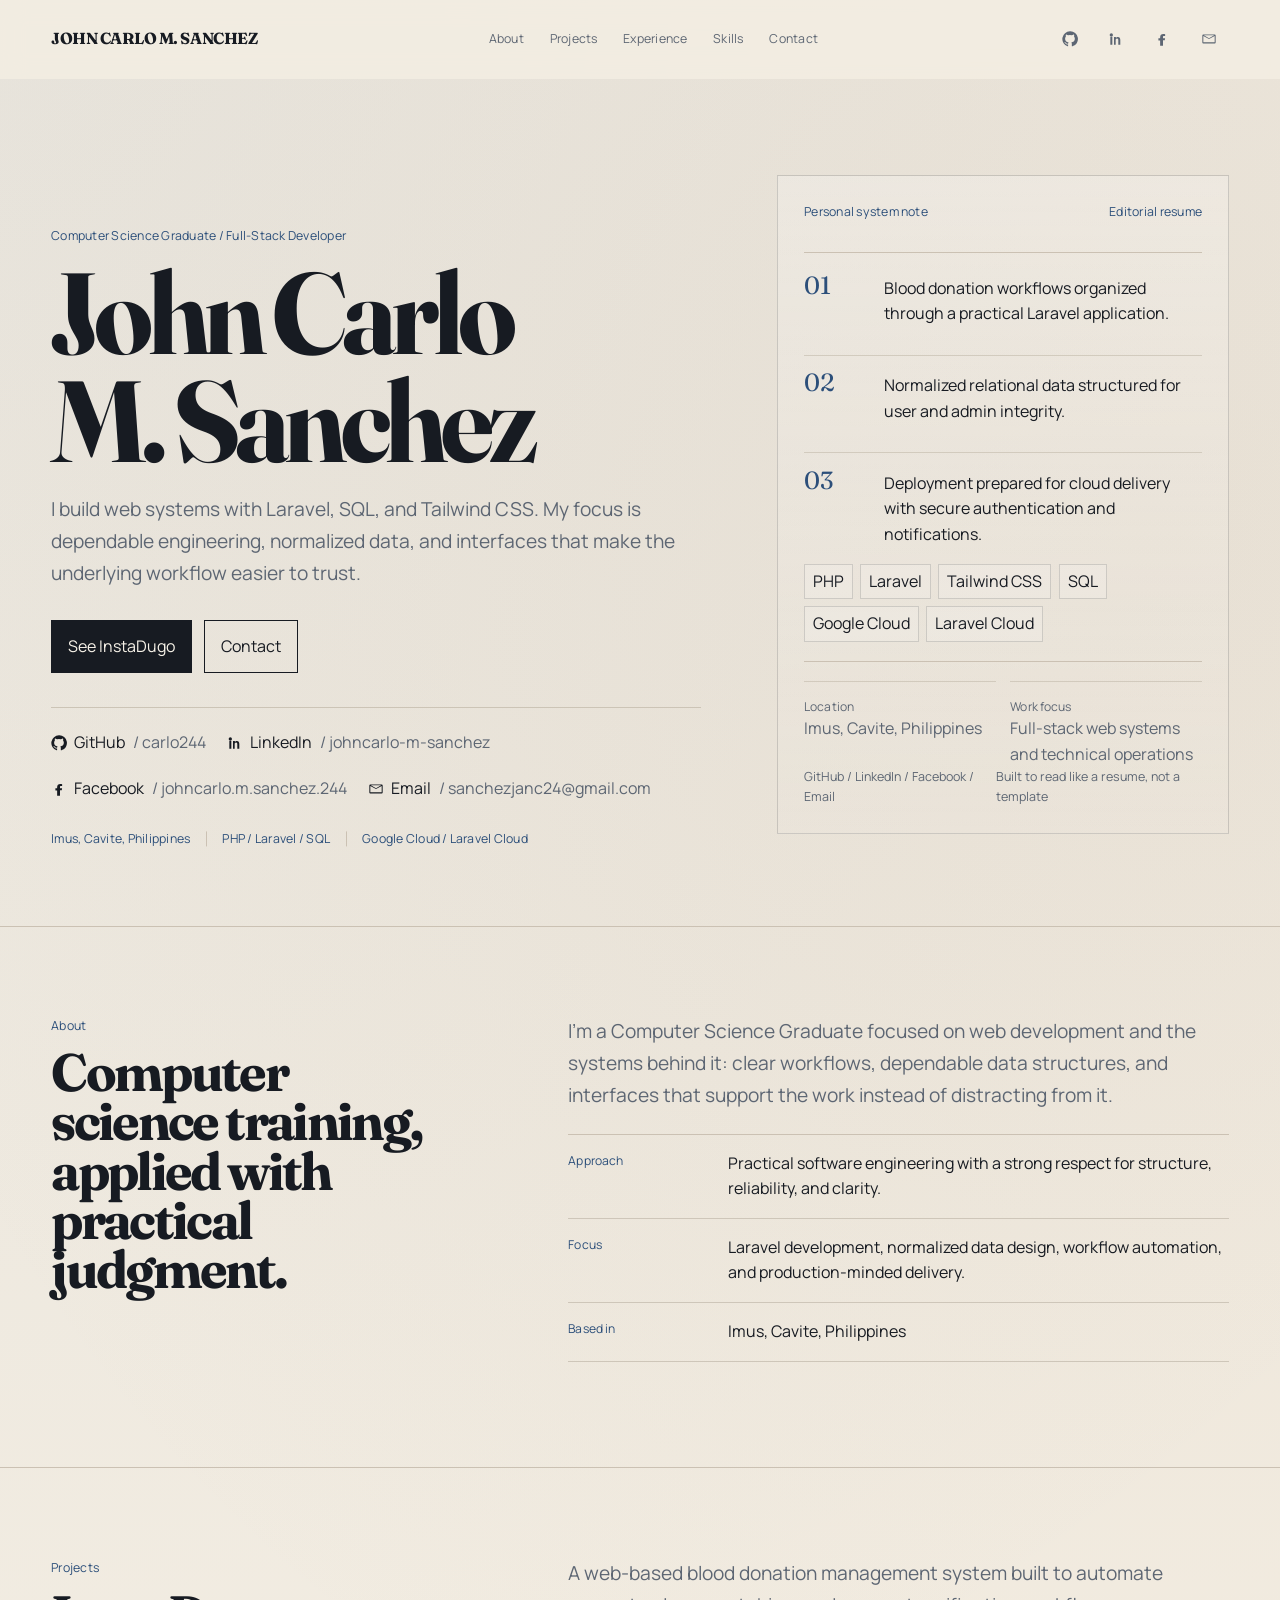
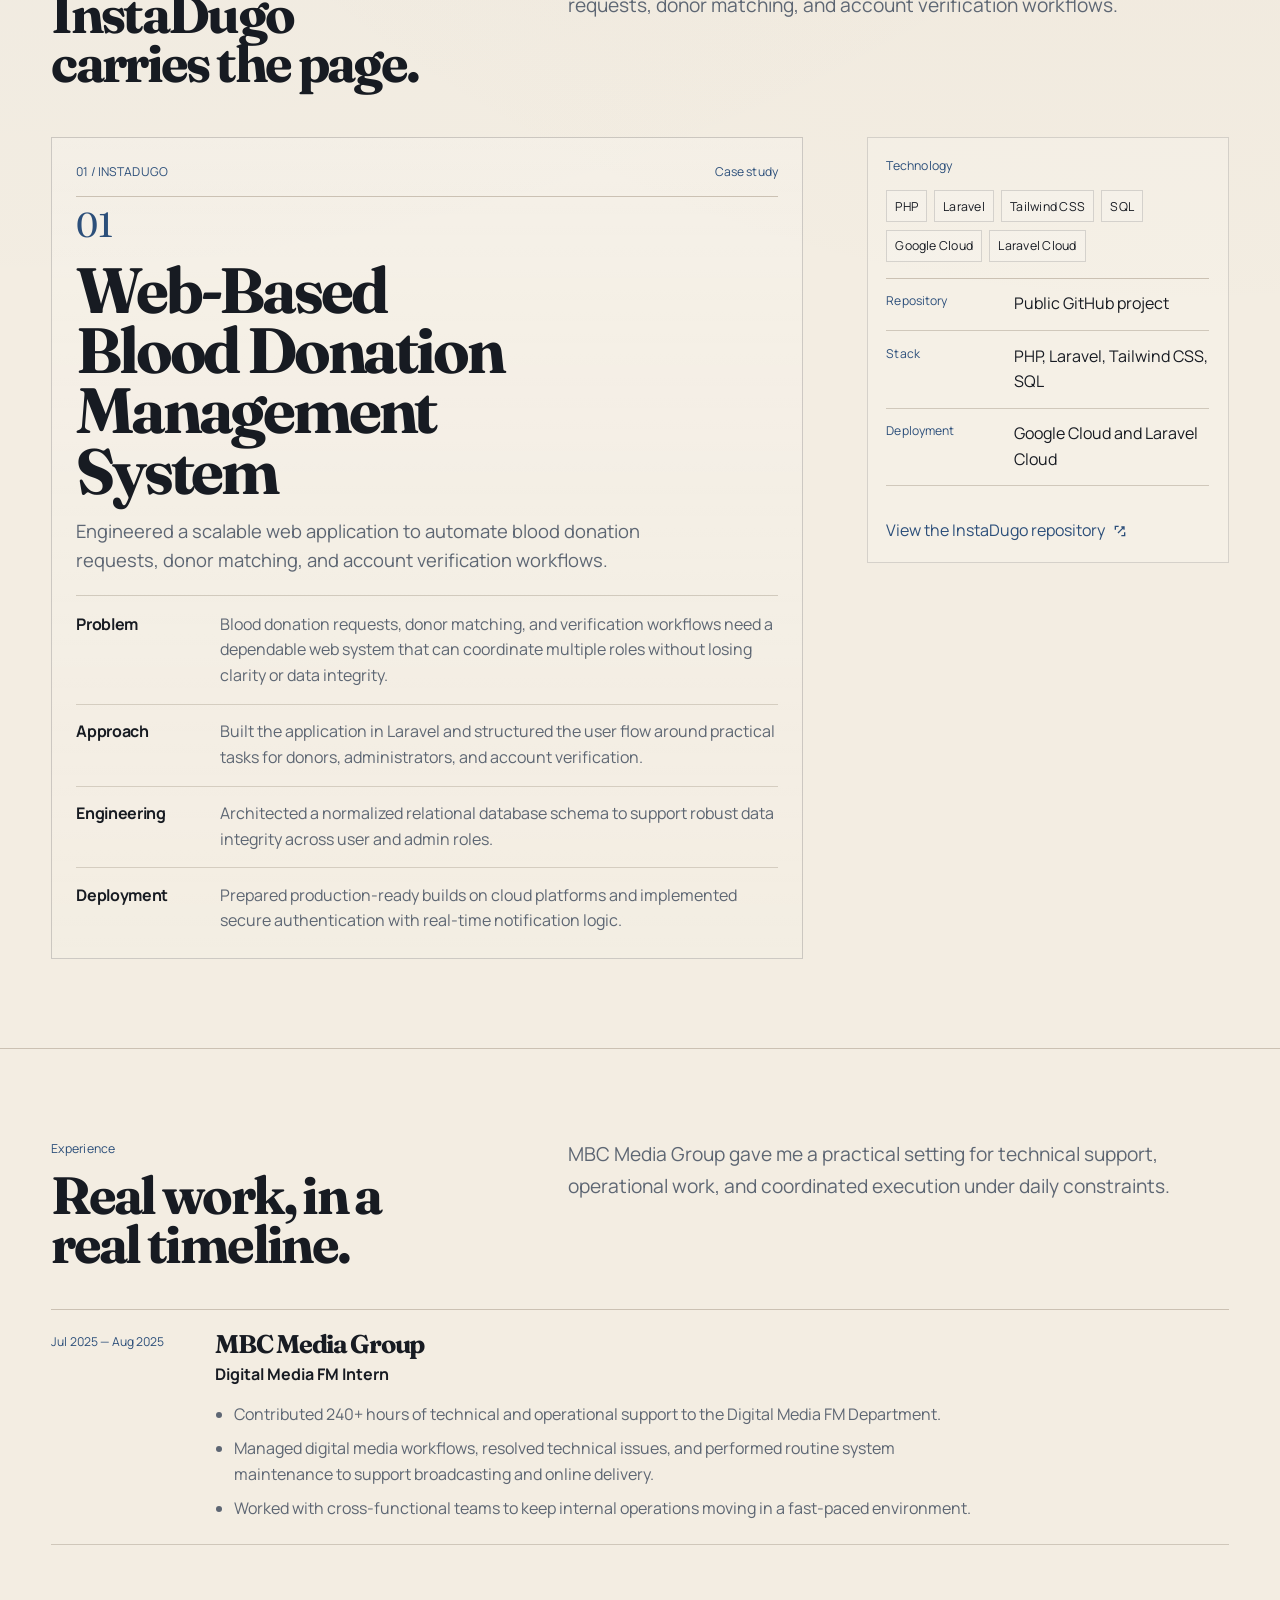
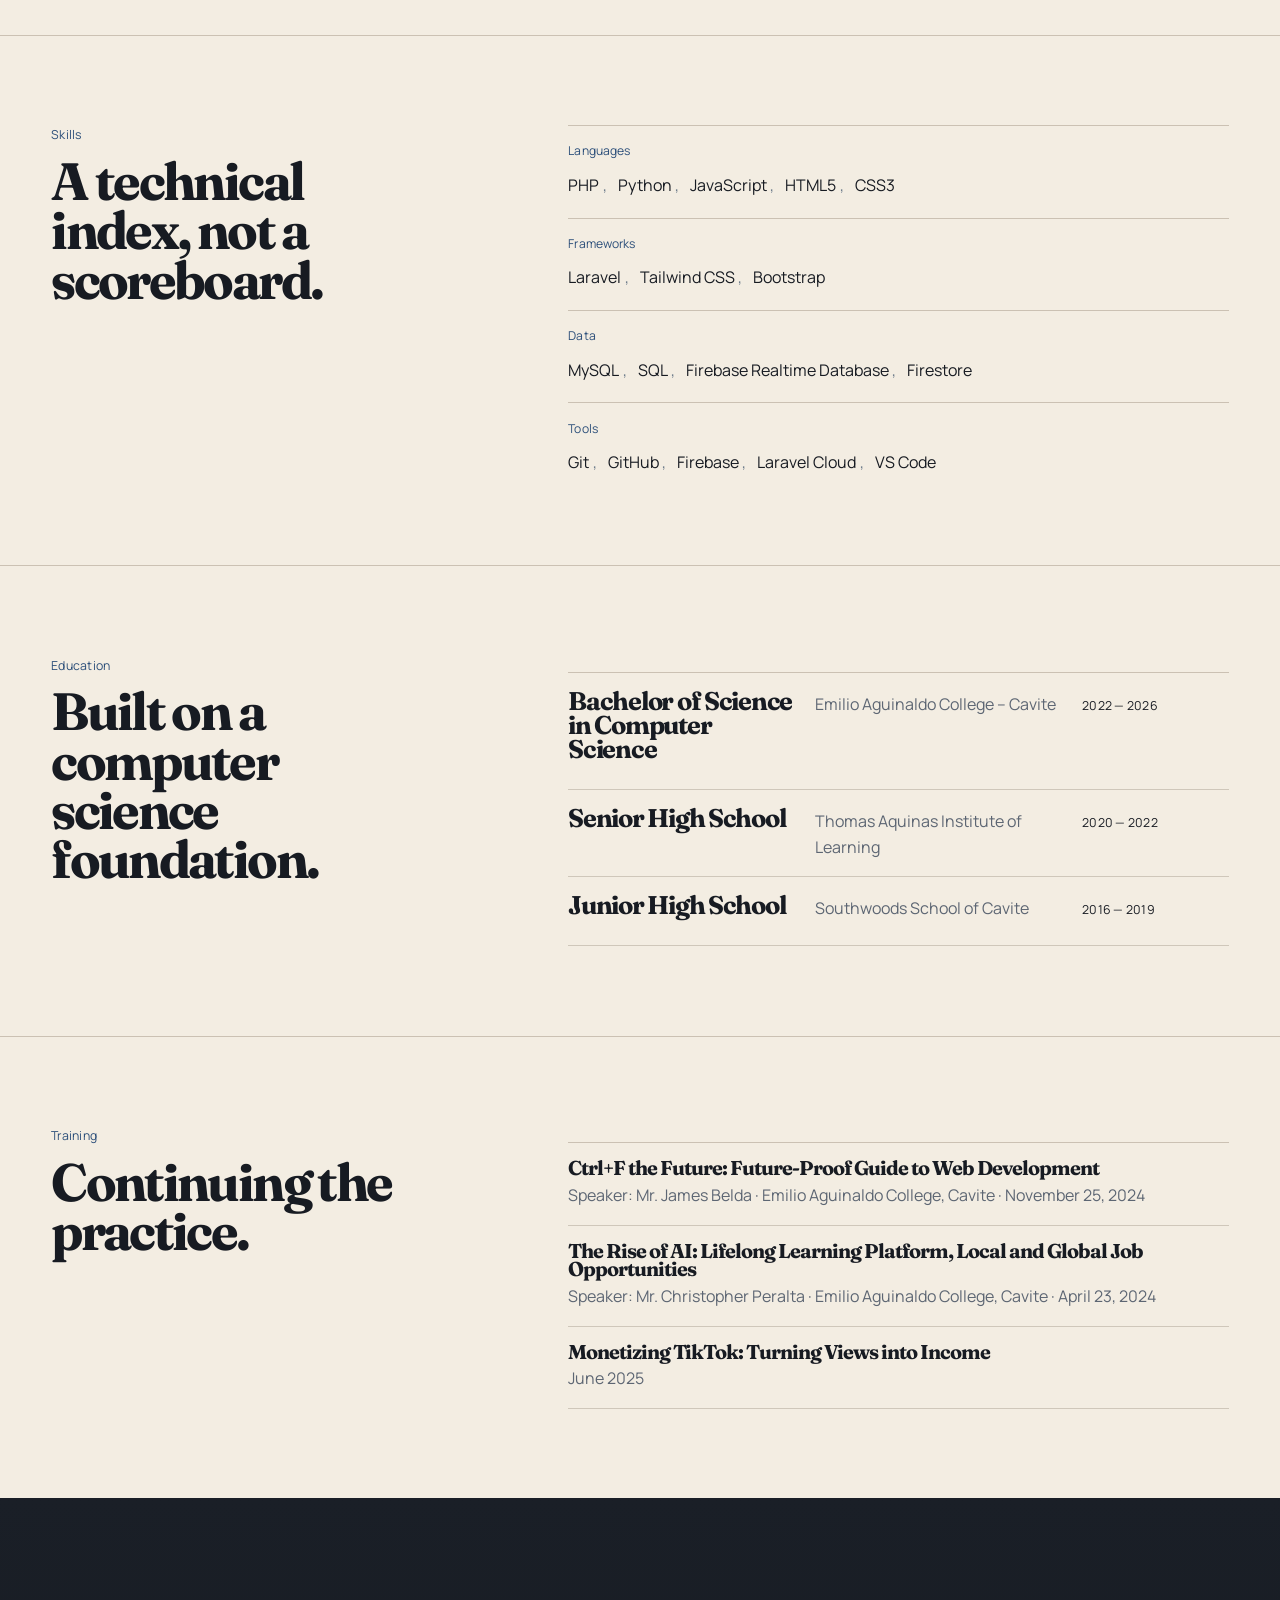
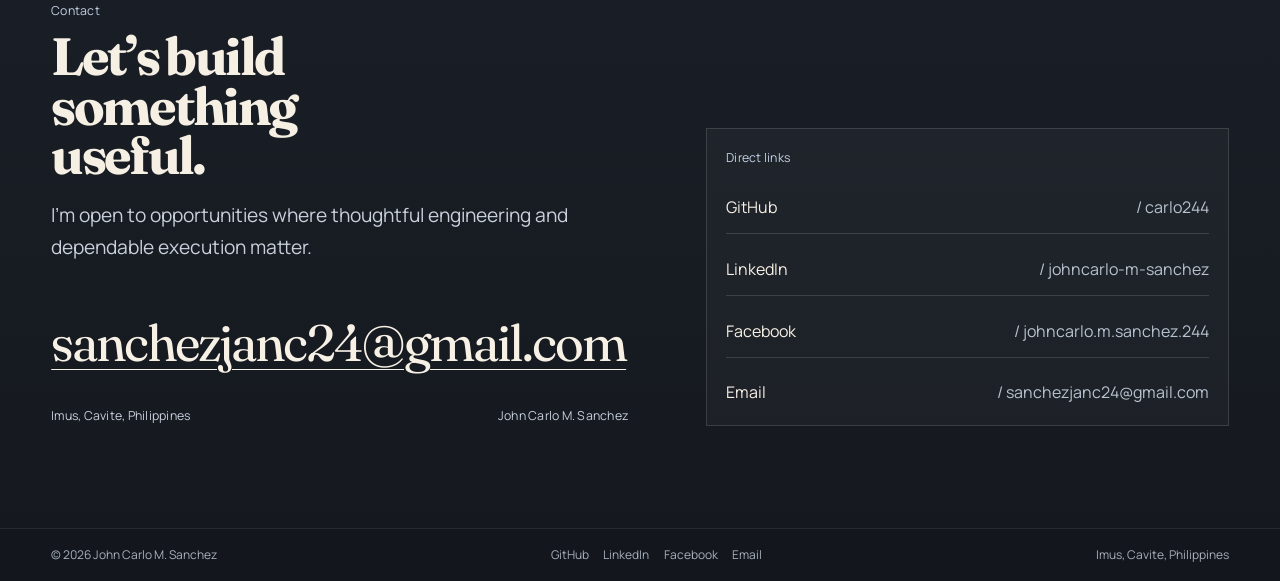
==== me.html @ c41d4560 "Initial portfolio commit" ====
<!doctype html>
<html lang="en">
<head>
  <meta charset="utf-8">
  <meta name="viewport" content="width=device-width, initial-scale=1">
  <meta name="description" content="Portfolio of John Carlo M. Sanchez, a Computer Science Graduate and Full-Stack Developer based in Imus, Cavite, Philippines.">
  <meta name="theme-color" content="#f3ede2">
  <meta property="og:type" content="website">
  <meta property="og:title" content="John Carlo M. Sanchez | Computer Science Graduate and Full-Stack Developer">
  <meta property="og:description" content="A personal portfolio and digital resume focused on web systems, technical problem-solving, and project storytelling.">
  <meta name="twitter:card" content="summary">
  <title>John Carlo M. Sanchez | Computer Science Graduate and Full-Stack Developer</title>
  <script>document.documentElement.classList.add('js');</script>
  <link rel="preconnect" href="https://fonts.googleapis.com">
  <link rel="preconnect" href="https://fonts.gstatic.com" crossorigin>
  <link href="https://fonts.googleapis.com/css2?family=Fraunces:opsz,wght@9..144,600;9..144,700;9..144,800&family=Manrope:wght@400;500;600;700;800&display=swap" rel="stylesheet">
  <link rel="stylesheet" href="styles.css">
</head>
<body>
  <a class="skip-link" href="#main">Skip to content</a>
  <header id="site-header">
    <nav class="nav shell" aria-label="Primary navigation">
      <a class="brand" href="#top">JOHN CARLO M. SANCHEZ</a>
      <div class="nav-links" aria-label="Page sections">
        <a class="nav-link" href="#about">About</a>
        <a class="nav-link" href="#projects">Projects</a>
        <a class="nav-link" href="#experience">Experience</a>
        <a class="nav-link" href="#skills">Skills</a>
        <a class="nav-link" href="#contact">Contact</a>
      </div>
      <div class="nav-socials" aria-label="Social links">
        <a class="social-icon-link" href="https://github.com/carlo244" target="_blank" rel="noreferrer" aria-label="GitHub profile">
          <svg class="icon" viewBox="0 0 24 24" aria-hidden="true"><path d="M12 .5a11.5 11.5 0 0 0-3.64 22.41c.58.1.79-.25.79-.56v-2.1c-3.2.7-3.87-1.37-3.87-1.37-.52-1.33-1.28-1.69-1.28-1.69-1.05-.72.08-.71.08-.71 1.16.08 1.77 1.2 1.77 1.2 1.03 1.77 2.7 1.26 3.36.96.1-.75.4-1.26.72-1.55-2.56-.3-5.25-1.28-5.25-5.68 0-1.25.44-2.27 1.17-3.07-.12-.3-.51-1.54.11-3.2 0 0 .96-.31 3.14 1.18a10.9 10.9 0 0 1 5.72 0c2.18-1.5 3.14-1.18 3.14-1.18.62 1.66.23 2.9.11 3.2.73.8 1.17 1.82 1.17 3.07 0 4.41-2.7 5.38-5.27 5.68.41.36.77 1.08.77 2.18v3.23c0 .31.2.67.8.56A11.5 11.5 0 0 0 12 .5Z"/></svg>
        </a>
        <a class="social-icon-link" href="https://www.linkedin.com/in/johncarlo-m-sanchez/" target="_blank" rel="noreferrer" aria-label="LinkedIn profile">
          <svg class="icon" viewBox="0 0 24 24" aria-hidden="true"><path d="M4.98 3.5A2.48 2.48 0 1 1 5 8.46 2.48 2.48 0 0 1 4.98 3.5ZM3.5 20.5h3V9h-3v11.5ZM9 9h2.88v1.57h.04c.4-.76 1.4-1.57 2.88-1.57 3.08 0 3.65 2.03 3.65 4.67v6.83h-3V14.4c0-1.3-.02-2.98-1.82-2.98-1.83 0-2.11 1.43-2.11 2.9v6.18H9V9Z"/></svg>
        </a>
        <a class="social-icon-link" href="https://www.facebook.com/johncarlo.m.sanchez.244/" target="_blank" rel="noreferrer" aria-label="Facebook profile">
          <svg class="icon" viewBox="0 0 24 24" aria-hidden="true"><path d="M13.5 22v-8h2.7l.4-3.1h-3.1V9c0-.9.2-1.4 1.4-1.4h1.8V4.8c-.9-.1-1.8-.2-2.8-.2-2.8 0-4.7 1.7-4.7 4.9V11H6.6v3.1h2.6v8h4.3Z"/></svg>
        </a>
        <a class="social-icon-link" href="mailto:sanchezjanc24@gmail.com" aria-label="Send email">
          <svg class="icon" viewBox="0 0 24 24" aria-hidden="true"><path d="M3.5 5.25h17A1.5 1.5 0 0 1 22 6.75v10.5a1.5 1.5 0 0 1-1.5 1.5h-17A1.5 1.5 0 0 1 2 17.25V6.75a1.5 1.5 0 0 1 1.5-1.5Zm0 2.2v9.3h17v-9.3L12 12.1 3.5 7.45Zm.7-.9L12 10.7l7.8-4.15h-15.6Z"/></svg>
        </a>
      </div>
    </nav>
  </header>

  <main id="main">
    <section class="hero shell" id="top">
      <div class="hero-grid">
        <div class="hero-copy is-visible" data-reveal>
          <p class="eyebrow">Computer Science Graduate / Full-Stack Developer</p>
          <h1>John Carlo M. Sanchez</h1>
          <p class="lede">I build web systems with Laravel, SQL, and Tailwind CSS. My focus is dependable engineering, normalized data, and interfaces that make the underlying workflow easier to trust.</p>
          <div class="button-row">
            <a class="button primary" href="#projects">See InstaDugo</a>
            <a class="button ghost" href="#contact">Contact</a>
          </div>
          <div class="hero-socials" aria-label="Contact and social links">
            <a class="social-link" href="https://github.com/carlo244" target="_blank" rel="noreferrer">
              <svg class="icon" viewBox="0 0 24 24" aria-hidden="true"><path d="M12 .5a11.5 11.5 0 0 0-3.64 22.41c.58.1.79-.25.79-.56v-2.1c-3.2.7-3.87-1.37-3.87-1.37-.52-1.33-1.28-1.69-1.28-1.69-1.05-.72.08-.71.08-.71 1.16.08 1.77 1.2 1.77 1.2 1.03 1.77 2.7 1.26 3.36.96.1-.75.4-1.26.72-1.55-2.56-.3-5.25-1.28-5.25-5.68 0-1.25.44-2.27 1.17-3.07-.12-.3-.51-1.54.11-3.2 0 0 .96-.31 3.14 1.18a10.9 10.9 0 0 1 5.72 0c2.18-1.5 3.14-1.18 3.14-1.18.62 1.66.23 2.9.11 3.2.73.8 1.17 1.82 1.17 3.07 0 4.41-2.7 5.38-5.27 5.68.41.36.77 1.08.77 2.18v3.23c0 .31.2.67.8.56A11.5 11.5 0 0 0 12 .5Z"/></svg>
              <span>GitHub</span>
              <span>/ carlo244</span>
            </a>
            <a class="social-link" href="https://www.linkedin.com/in/johncarlo-m-sanchez/" target="_blank" rel="noreferrer">
              <svg class="icon" viewBox="0 0 24 24" aria-hidden="true"><path d="M4.98 3.5A2.48 2.48 0 1 1 5 8.46 2.48 2.48 0 0 1 4.98 3.5ZM3.5 20.5h3V9h-3v11.5ZM9 9h2.88v1.57h.04c.4-.76 1.4-1.57 2.88-1.57 3.08 0 3.65 2.03 3.65 4.67v6.83h-3V14.4c0-1.3-.02-2.98-1.82-2.98-1.83 0-2.11 1.43-2.11 2.9v6.18H9V9Z"/></svg>
              <span>LinkedIn</span>
              <span>/ johncarlo-m-sanchez</span>
            </a>
            <a class="social-link" href="https://www.facebook.com/johncarlo.m.sanchez.244/" target="_blank" rel="noreferrer">
              <svg class="icon" viewBox="0 0 24 24" aria-hidden="true"><path d="M13.5 22v-8h2.7l.4-3.1h-3.1V9c0-.9.2-1.4 1.4-1.4h1.8V4.8c-.9-.1-1.8-.2-2.8-.2-2.8 0-4.7 1.7-4.7 4.9V11H6.6v3.1h2.6v8h4.3Z"/></svg>
              <span>Facebook</span>
              <span>/ johncarlo.m.sanchez.244</span>
            </a>
            <a class="social-link" href="mailto:sanchezjanc24@gmail.com">
              <svg class="icon" viewBox="0 0 24 24" aria-hidden="true"><path d="M3.5 5.25h17A1.5 1.5 0 0 1 22 6.75v10.5a1.5 1.5 0 0 1-1.5 1.5h-17A1.5 1.5 0 0 1 2 17.25V6.75a1.5 1.5 0 0 1 1.5-1.5Zm0 2.2v9.3h17v-9.3L12 12.1 3.5 7.45Zm.7-.9L12 10.7l7.8-4.15h-15.6Z"/></svg>
              <span>Email</span>
              <span>/ sanchezjanc24@gmail.com</span>
            </a>
          </div>
          <div class="hero-meta-row meta" aria-label="Location and technical focus">
            <span>Imus, Cavite, Philippines</span>
            <span>PHP / Laravel / SQL</span>
            <span>Google Cloud / Laravel Cloud</span>
          </div>
        </div>

        <aside class="hero-visual is-visible" data-reveal aria-label="Engineering overview">
          <div class="visual-header">
            <span class="tiny">Personal system note</span>
            <span class="tiny">Editorial resume</span>
          </div>
          <div class="visual-panel">
            <div class="visual-stack">
              <div class="visual-row">
                <span>01</span>
                <p>Blood donation workflows organized through a practical Laravel application.</p>
              </div>
              <div class="visual-row">
                <span>02</span>
                <p>Normalized relational data structured for user and admin integrity.</p>
              </div>
              <div class="visual-row">
                <span>03</span>
                <p>Deployment prepared for cloud delivery with secure authentication and notifications.</p>
              </div>
            </div>
            <div class="tech-strip" aria-label="Primary technologies">
              <span>PHP</span>
              <span>Laravel</span>
              <span>Tailwind CSS</span>
              <span>SQL</span>
              <span>Google Cloud</span>
              <span>Laravel Cloud</span>
            </div>
          </div>
          <div class="visual-notes">
            <div class="note-block">
              <p class="index-label">Location</p>
              <p>Imus, Cavite, Philippines</p>
            </div>
            <div class="note-block">
              <p class="index-label">Work focus</p>
              <p>Full-stack web systems and technical operations</p>
            </div>
          </div>
          <div class="visual-footer">
            <span>GitHub / LinkedIn / Facebook / Email</span>
            <span>Built to read like a resume, not a template</span>
          </div>
        </aside>
      </div>
    </section>

    <section class="section" id="about">
      <div class="shell section-grid" data-reveal>
        <div class="section-copy">
          <p class="section-label">About</p>
          <h2>Computer science training, applied with practical judgment.</h2>
        </div>
        <div>
          <p class="lede">I’m a Computer Science Graduate focused on web development and the systems behind it: clear workflows, dependable data structures, and interfaces that support the work instead of distracting from it.</p>
          <dl class="detail-list">
            <div class="detail-item">
              <dt>Approach</dt>
              <dd>Practical software engineering with a strong respect for structure, reliability, and clarity.</dd>
            </div>
            <div class="detail-item">
              <dt>Focus</dt>
              <dd>Laravel development, normalized data design, workflow automation, and production-minded delivery.</dd>
            </div>
            <div class="detail-item">
              <dt>Based in</dt>
              <dd>Imus, Cavite, Philippines</dd>
            </div>
          </dl>
        </div>
      </div>
    </section>

    <section class="section" id="projects">
      <div class="shell project-case" data-reveal>
        <div class="section-grid" style="grid-template-columns:minmax(0,0.8fr) minmax(0,1.2fr); gap: clamp(2rem, 6vw, 5rem);">
          <div class="section-copy">
            <p class="section-label">Projects</p>
            <h2>InstaDugo carries the page.</h2>
          </div>
          <p class="lede">A web-based blood donation management system built to automate requests, donor matching, and account verification workflows.</p>
        </div>

        <article class="project-layout" aria-labelledby="instadugo-title">
          <div class="project-stage">
            <div class="project-ribbon">
              <span class="project-kicker">01 / INSTADUGO</span>
              <span class="project-kicker">Case study</span>
            </div>
            <span class="project-number">01</span>
            <h3 class="project-title" id="instadugo-title">Web-Based Blood Donation Management System</h3>
            <p class="project-system">Engineered a scalable web application to automate blood donation requests, donor matching, and account verification workflows.</p>

            <div class="project-notes">
              <section class="project-note" aria-labelledby="instadugo-problem">
                <h4 id="instadugo-problem">Problem</h4>
                <p>Blood donation requests, donor matching, and verification workflows need a dependable web system that can coordinate multiple roles without losing clarity or data integrity.</p>
              </section>
              <section class="project-note" aria-labelledby="instadugo-approach">
                <h4 id="instadugo-approach">Approach</h4>
                <p>Built the application in Laravel and structured the user flow around practical tasks for donors, administrators, and account verification.</p>
              </section>
              <section class="project-note" aria-labelledby="instadugo-engineering">
                <h4 id="instadugo-engineering">Engineering</h4>
                <p>Architected a normalized relational database schema to support robust data integrity across user and admin roles.</p>
              </section>
              <section class="project-note" aria-labelledby="instadugo-deployment">
                <h4 id="instadugo-deployment">Deployment</h4>
                <p>Prepared production-ready builds on cloud platforms and implemented secure authentication with real-time notification logic.</p>
              </section>
            </div>
          </div>

          <aside class="project-aside">
            <p class="tiny">Technology</p>
            <div class="project-tags" aria-label="Project technologies">
              <span class="link-chip">PHP</span>
              <span class="link-chip">Laravel</span>
              <span class="link-chip">Tailwind CSS</span>
              <span class="link-chip">SQL</span>
              <span class="link-chip">Google Cloud</span>
              <span class="link-chip">Laravel Cloud</span>
            </div>

            <dl class="detail-list" style="margin-top:1rem;">
              <div class="detail-item">
                <dt>Repository</dt>
                <dd>Public GitHub project</dd>
              </div>
              <div class="detail-item">
                <dt>Stack</dt>
                <dd>PHP, Laravel, Tailwind CSS, SQL</dd>
              </div>
              <div class="detail-item">
                <dt>Deployment</dt>
                <dd>Google Cloud and Laravel Cloud</dd>
              </div>
            </dl>

            <a class="repo-link" href="https://github.com/Carlo244/instadugo" target="_blank" rel="noreferrer">
              <span>View the InstaDugo repository</span>
              <svg class="icon" viewBox="0 0 24 24" aria-hidden="true"><path d="M14 5h5v5h-2V8.41l-7.3 7.3-1.4-1.42 7.29-7.29H14V5Z M6 6h4V4H4v6h2V6Z M18 18h-4v2h6v-6h-2v4Z"/></svg>
            </a>
          </aside>
        </article>
      </div>
    </section>

    <section class="section" id="experience">
      <div class="shell" data-reveal>
        <div class="section-grid" style="grid-template-columns:minmax(0,0.8fr) minmax(0,1.2fr); gap: clamp(2rem, 6vw, 5rem);">
          <div class="section-copy">
            <p class="section-label">Experience</p>
            <h2>Real work, in a real timeline.</h2>
          </div>
          <p class="lede">MBC Media Group gave me a practical setting for technical support, operational work, and coordinated execution under daily constraints.</p>
        </div>

        <div class="timeline">
          <article class="timeline-item">
            <p class="time-stamp">Jul 2025 — Aug 2025</p>
            <div>
              <h3>MBC Media Group</h3>
              <p class="timeline-role">Digital Media FM Intern</p>
              <ul>
                <li>Contributed 240+ hours of technical and operational support to the Digital Media FM Department.</li>
                <li>Managed digital media workflows, resolved technical issues, and performed routine system maintenance to support broadcasting and online delivery.</li>
                <li>Worked with cross-functional teams to keep internal operations moving in a fast-paced environment.</li>
              </ul>
            </div>
          </article>
        </div>
      </div>
    </section>

    <section class="section" id="skills">
      <div class="shell" data-reveal>
        <div class="section-grid" style="grid-template-columns:minmax(0,0.8fr) minmax(0,1.2fr); gap: clamp(2rem, 6vw, 5rem);">
          <div class="section-copy">
            <p class="section-label">Skills</p>
            <h2>A technical index, not a scoreboard.</h2>
          </div>
          <div class="technical-index">
            <div class="index-group">
              <p class="index-label">Languages</p>
              <ul>
                <li>PHP</li>
                <li>Python</li>
                <li>JavaScript</li>
                <li>HTML5</li>
                <li>CSS3</li>
              </ul>
            </div>
            <div class="index-group">
              <p class="index-label">Frameworks</p>
              <ul>
                <li>Laravel</li>
                <li>Tailwind CSS</li>
                <li>Bootstrap</li>
              </ul>
            </div>
            <div class="index-group">
              <p class="index-label">Data</p>
              <ul>
                <li>MySQL</li>
                <li>SQL</li>
                <li>Firebase Realtime Database</li>
                <li>Firestore</li>
              </ul>
            </div>
            <div class="index-group">
              <p class="index-label">Tools</p>
              <ul>
                <li>Git</li>
                <li>GitHub</li>
                <li>Firebase</li>
                <li>Laravel Cloud</li>
                <li>VS Code</li>
              </ul>
            </div>
          </div>
        </div>
      </div>
    </section>

    <section class="section" id="education">
      <div class="shell" data-reveal>
        <div class="section-grid" style="grid-template-columns:minmax(0,0.8fr) minmax(0,1.2fr); gap: clamp(2rem, 6vw, 5rem);">
          <div class="section-copy">
            <p class="section-label">Education</p>
            <h2>Built on a computer science foundation.</h2>
          </div>
          <div class="compact-list">
            <div class="compact-item">
              <h3>Bachelor of Science in Computer Science</h3>
              <p>Emilio Aguinaldo College – Cavite</p>
              <span class="meta">2022 — 2026</span>
            </div>
            <div class="compact-item">
              <h3>Senior High School</h3>
              <p>Thomas Aquinas Institute of Learning</p>
              <span class="meta">2020 — 2022</span>
            </div>
            <div class="compact-item">
              <h3>Junior High School</h3>
              <p>Southwoods School of Cavite</p>
              <span class="meta">2016 — 2019</span>
            </div>
          </div>
        </div>
      </div>
    </section>

    <section class="section" id="training">
      <div class="shell" data-reveal>
        <div class="section-grid" style="grid-template-columns:minmax(0,0.8fr) minmax(0,1.2fr); gap: clamp(2rem, 6vw, 5rem);">
          <div class="section-copy">
            <p class="section-label">Training</p>
            <h2>Continuing the practice.</h2>
          </div>
          <div class="training-list">
            <article class="training-entry">
              <h3>Ctrl+F the Future: Future-Proof Guide to Web Development</h3>
              <p>Speaker: Mr. James Belda · Emilio Aguinaldo College, Cavite · November 25, 2024</p>
            </article>
            <article class="training-entry">
              <h3>The Rise of AI: Lifelong Learning Platform, Local and Global Job Opportunities</h3>
              <p>Speaker: Mr. Christopher Peralta · Emilio Aguinaldo College, Cavite · April 23, 2024</p>
            </article>
            <article class="training-entry">
              <h3>Monetizing TikTok: Turning Views into Income</h3>
              <p>June 2025</p>
            </article>
          </div>
        </div>
      </div>
    </section>
  </main>

  <section class="contact" id="contact">
    <div class="shell contact-grid" data-reveal>
      <div class="contact-copy">
        <p class="eyebrow">Contact</p>
        <h2>Let’s build something useful.</h2>
        <p class="lede contact-note">I’m open to opportunities where thoughtful engineering and dependable execution matter.</p>
        <a class="contact-email" href="mailto:sanchezjanc24@gmail.com">sanchezjanc24@gmail.com</a>
        <div class="contact-ribbon meta">
          <span>Imus, Cavite, Philippines</span>
          <span>John Carlo M. Sanchez</span>
        </div>
      </div>

      <aside class="contact-index" aria-label="Social and contact destinations">
        <p class="tiny">Direct links</p>
        <div class="contact-list">
          <a class="contact-link" href="https://github.com/carlo244" target="_blank" rel="noreferrer">
            <span>GitHub</span>
            <span>/ carlo244</span>
          </a>
          <a class="contact-link" href="https://www.linkedin.com/in/johncarlo-m-sanchez/" target="_blank" rel="noreferrer">
            <span>LinkedIn</span>
            <span>/ johncarlo-m-sanchez</span>
          </a>
          <a class="contact-link" href="https://www.facebook.com/johncarlo.m.sanchez.244/" target="_blank" rel="noreferrer">
            <span>Facebook</span>
            <span>/ johncarlo.m.sanchez.244</span>
          </a>
          <a class="contact-link" href="mailto:sanchezjanc24@gmail.com">
            <span>Email</span>
            <span>/ sanchezjanc24@gmail.com</span>
          </a>
        </div>
      </aside>
    </div>
  </section>

  <footer>
    <div class="shell footer-row">
      <span>© <span id="year"></span> John Carlo M. Sanchez</span>
      <div class="footer-links" aria-label="Footer social links">
        <a href="https://github.com/carlo244" target="_blank" rel="noreferrer">GitHub</a>
        <a href="https://www.linkedin.com/in/johncarlo-m-sanchez/" target="_blank" rel="noreferrer">LinkedIn</a>
        <a href="https://www.facebook.com/johncarlo.m.sanchez.244/" target="_blank" rel="noreferrer">Facebook</a>
        <a href="mailto:sanchezjanc24@gmail.com">Email</a>
      </div>
      <span>Imus, Cavite, Philippines</span>
    </div>
  </footer>

  <script src="script.js"></script>
</body>
</html>
---- styles.css ----
:root {
        --paper: #f3ede2;
        --ink: #171b22;
        --muted: #5d6673;
        --line: #cbc1b3;
        --accent: #2c4f7a;
        --accent-soft: #6f7d8c;
        --shell: min(1240px, calc(100% - clamp(1.1rem, 4vw, 4rem) * 2));
        --shadow: 0 1px 0 rgba(23, 27, 34, 0.05);
    }

    * {
        box-sizing: border-box;
    }

    html {
        scroll-behavior: smooth;
        background: var(--paper);
    }

    body {
        margin: 0;
        color: var(--ink);
        background:
            radial-gradient(circle at top left, rgba(44, 79, 122, 0.06), transparent 35%),
            radial-gradient(circle at 92% 10%, rgba(140, 106, 73, 0.08), transparent 28%),
            var(--paper);
        font-family: "Manrope", Arial, sans-serif;
        font-size: 16px;
        line-height: 1.6;
        text-rendering: optimizeLegibility;
        -webkit-font-smoothing: antialiased;
    }

    a {
        color: inherit;
    }

    a:focus-visible,
    button:focus-visible {
        outline: 2px solid var(--accent);
        outline-offset: 4px;
    }

    .skip-link {
        position: absolute;
        left: 1rem;
        top: -4rem;
        z-index: 100;
        padding: 0.75rem 1rem;
        color: #fff;
        background: var(--ink);
        text-decoration: none;
        border-radius: 0;
    }

    .skip-link:focus {
        top: 1rem;
    }

    .shell {
        width: var(--shell);
        margin: 0 auto;
    }

    .section {
        padding: clamp(4rem, 7vw, 7rem) 0;
        border-top: 1px solid var(--line);
        scroll-margin-top: 6rem;
    }

    h1,
    h2,
    h3,
    p,
    dl,
    ul {
        margin-top: 0;
    }

    h1,
    h2,
    h3 {
        font-family: "Fraunces", Georgia, serif;
        font-weight: 700;
        letter-spacing: -0.05em;
        line-height: 0.94;
    }

    h1 {
        font-size: clamp(3.8rem, 9vw, 8rem);
        max-width: 7.2ch;
        margin: 0 0 1.25rem;
    }

    h2 {
        font-size: clamp(2.1rem, 4.1vw, 4.4rem);
        max-width: 11ch;
        margin-bottom: 1.25rem;
    }

    h3 {
        font-size: clamp(1.35rem, 2vw, 2rem);
        margin-bottom: 0.75rem;
    }

    .eyebrow,
    .meta,
    .nav-link,
    .section-label,
    .index-label,
    .link-chip,
    .tiny {
        font-size: 0.77rem;
        letter-spacing: 0.02em;
    }

    .eyebrow,
    .section-label,
    .index-label,
    .tiny {
        color: var(--accent);
        margin-bottom: 0.75rem;
    }

    .lede {
        font-size: clamp(1.05rem, 1.5vw, 1.22rem);
        line-height: 1.65;
        color: var(--muted);
        max-width: 44rem;
    }

    .icon {
        width: 1rem;
        height: 1rem;
        fill: currentColor;
        flex: 0 0 auto;
    }

    .button-row {
        display: flex;
        flex-wrap: wrap;
        gap: 0.75rem;
        margin-top: 1.9rem;
    }

    .button {
        display: inline-flex;
        align-items: center;
        justify-content: center;
        gap: 0.5rem;
        min-height: 46px;
        padding: 0.8rem 1rem;
        text-decoration: none;
        border: 1px solid var(--ink);
        background: transparent;
        color: var(--ink);
        transition: transform 180ms ease, background-color 180ms ease, color 180ms ease, border-color 180ms ease;
    }

    .button:hover {
        transform: translateY(-1px);
    }

    .button.primary {
        background: var(--ink);
        color: #f7f2e8;
    }

    .button.primary:hover {
        background: var(--accent);
        border-color: var(--accent);
    }

    .button.ghost:hover {
        background: rgba(23, 27, 34, 0.05);
    }

    header {
        position: sticky;
        top: 0;
        z-index: 20;
        background: color-mix(in srgb, var(--paper) 88%, transparent);
        backdrop-filter: blur(12px);
        border-bottom: 1px solid transparent;
        transition: border-color 180ms ease, box-shadow 180ms ease;
    }

    header.scrolled {
        border-color: rgba(201, 193, 179, 0.75);
        box-shadow: var(--shadow);
    }

    .nav {
        display: grid;
        grid-template-columns: auto 1fr auto;
        align-items: center;
        gap: 1rem;
        min-height: 78px;
        padding: 0.75rem 0;
    }

    .brand {
        font-family: "Fraunces", Georgia, serif;
        font-size: 1rem;
        font-weight: 700;
        text-decoration: none;
        letter-spacing: -0.03em;
        white-space: nowrap;
    }

    .nav-links {
        display: flex;
        justify-content: center;
        gap: clamp(0.9rem, 2vw, 1.8rem);
        flex-wrap: wrap;
    }

    .nav-link {
        color: var(--muted);
        text-decoration: none;
        transition: color 180ms ease;
    }

    .nav-link:hover,
    .nav-link[aria-current="true"] {
        color: var(--ink);
    }

    .nav-socials {
        display: flex;
        align-items: center;
        gap: 0.4rem;
        flex-wrap: wrap;
        justify-content: flex-end;
    }

    .social-icon-link {
        display: inline-flex;
        align-items: center;
        justify-content: center;
        width: 2.5rem;
        height: 2.5rem;
        border: 1px solid transparent;
        text-decoration: none;
        color: var(--muted);
        transition: background-color 180ms ease, color 180ms ease, border-color 180ms ease, transform 180ms ease;
    }

    .social-icon-link:hover {
        color: var(--ink);
        background: rgba(23, 27, 34, 0.04);
        border-color: rgba(23, 27, 34, 0.08);
        transform: translateY(-1px);
    }

    main {
        overflow: clip;
    }

    .hero {
        padding: clamp(4rem, 8vw, 6rem) 0 clamp(3rem, 6vw, 5rem);
    }

    .hero-grid {
        display: grid;
        grid-template-columns: minmax(0, 1.18fr) minmax(290px, 0.82fr);
        gap: clamp(2rem, 6vw, 6rem);
        align-items: start;
    }

    .hero-copy {
        padding-top: clamp(1rem, 4vw, 3.5rem);
    }

    .hero-meta-row {
        display: flex;
        flex-wrap: wrap;
        gap: 0.65rem 1rem;
        margin-top: 1.5rem;
        color: var(--accent);
    }

    .hero-meta-row span+span {
        position: relative;
        padding-left: 1rem;
    }

    .hero-meta-row span+span::before {
        content: "";
        position: absolute;
        left: 0;
        top: 50%;
        width: 1px;
        height: 0.95rem;
        background: var(--line);
        transform: translateY(-50%);
    }

    .hero-socials {
        display: flex;
        flex-wrap: wrap;
        gap: 0.9rem 1.35rem;
        margin-top: 2.1rem;
        padding-top: 1.2rem;
        border-top: 1px solid rgba(201, 193, 179, 0.9);
    }

    .social-link {
        display: inline-flex;
        align-items: center;
        gap: 0.45rem;
        text-decoration: none;
        color: var(--ink);
        min-height: 2rem;
    }

    .social-link span:last-child {
        color: var(--muted);
    }

    .hero-visual {
        border: 1px solid rgba(23, 27, 34, 0.16);
        background: linear-gradient(180deg, rgba(255, 255, 255, 0.22), rgba(255, 255, 255, 0.04));
        padding: clamp(1rem, 2.6vw, 1.6rem);
    }

    .visual-header,
    .visual-footer,
    .project-ribbon,
    .contact-ribbon {
        display: flex;
        justify-content: space-between;
        gap: 1rem;
        align-items: center;
    }

    .visual-header,
    .visual-footer {
        font-size: 0.78rem;
        color: var(--muted);
    }

    .visual-panel {
        margin: 1.2rem 0;
        border-top: 1px solid var(--line);
        border-bottom: 1px solid var(--line);
        padding: 1.2rem 0;
    }

    .visual-stack {
        display: grid;
        gap: 0.85rem;
    }

    .visual-row {
        display: grid;
        grid-template-columns: 4rem 1fr;
        gap: 1rem;
        align-items: baseline;
        padding: 0.9rem 0;
        border-top: 1px solid rgba(201, 193, 179, 0.72);
    }

    .visual-row:first-child {
        border-top: 0;
        padding-top: 0;
    }

    .visual-row:last-child {
        padding-bottom: 0;
    }

    .visual-row span {
        font-family: "Fraunces", Georgia, serif;
        font-size: 1.55rem;
        line-height: 1;
        color: var(--accent);
    }

    .visual-row p {
        margin-bottom: 0;
        color: var(--ink);
    }

    .visual-notes {
        display: grid;
        grid-template-columns: repeat(2, minmax(0, 1fr));
        gap: 0.9rem;
    }

    .note-block {
        padding-top: 0.9rem;
        border-top: 1px solid rgba(201, 193, 179, 0.72);
    }

    .note-block p {
        margin-bottom: 0;
        color: var(--muted);
    }

    .tech-strip {
        display: flex;
        flex-wrap: wrap;
        gap: 0.45rem;
        margin-top: 1rem;
    }

    .tech-strip span,
    .link-chip {
        display: inline-flex;
        align-items: center;
        min-height: 2rem;
        padding: 0.25rem 0.5rem;
        border: 1px solid rgba(23, 27, 34, 0.15);
        background: rgba(255, 255, 255, 0.15);
        color: var(--ink);
        text-decoration: none;
    }

    .section-grid {
        display: grid;
        grid-template-columns: minmax(0, 0.8fr) minmax(0, 1.2fr);
        gap: clamp(2rem, 6vw, 5rem);
        align-items: start;
    }

    .section-copy {
        position: sticky;
        top: 5.5rem;
    }

    .detail-list {
        margin-top: 1.4rem;
        border-top: 1px solid var(--line);
    }

    .detail-item {
        display: grid;
        grid-template-columns: 9rem minmax(0, 1fr);
        gap: 1rem;
        padding: 1rem 0;
        border-bottom: 1px solid rgba(201, 193, 179, 0.85);
    }

    .detail-item dt,
    .index-label,
    .project-kicker,
    .time-stamp {
        color: var(--accent);
        font-size: 0.76rem;
        letter-spacing: 0.01em;
        text-transform: none;
    }

    .detail-item dd {
        margin: 0;
        color: var(--ink);
    }

    .technical-index {
        display: grid;
        gap: 1.2rem;
    }

    .index-group {
        padding-top: 0.95rem;
        border-top: 1px solid var(--line);
    }

    .index-group ul {
        list-style: none;
        padding: 0;
        margin: 0.7rem 0 0;
        display: flex;
        flex-wrap: wrap;
        gap: 0.45rem 0.7rem;
    }

    .index-group li {
        display: inline;
    }

    .index-group li:not(:last-child)::after {
        content: ",";
        color: var(--accent-soft);
        margin-left: 0.2rem;
    }

    .project-case {
        display: grid;
        gap: 1.8rem;
    }

    .project-ribbon {
        padding-bottom: 0.9rem;
        border-bottom: 1px solid var(--line);
        color: var(--muted);
    }

    .project-layout {
        display: grid;
        grid-template-columns: minmax(0, 1.35fr) minmax(280px, 0.65fr);
        gap: clamp(1.6rem, 5vw, 4rem);
        align-items: start;
    }

    .project-stage {
        padding: clamp(1.1rem, 2.5vw, 1.5rem);
        border: 1px solid rgba(23, 27, 34, 0.18);
        background: linear-gradient(180deg, rgba(255, 255, 255, 0.18), rgba(255, 255, 255, 0.03));
    }

    .project-number {
        display: block;
        font-family: "Fraunces", Georgia, serif;
        font-size: clamp(1.5rem, 2.7vw, 2.4rem);
        color: var(--accent);
        margin-bottom: 0.5rem;
    }

    .project-title {
        font-size: clamp(2.4rem, 5vw, 5.3rem);
        max-width: 11ch;
        margin-bottom: 1rem;
    }

    .project-system {
        max-width: 40rem;
        color: var(--muted);
        font-size: clamp(1rem, 1.5vw, 1.15rem);
    }

    .project-notes {
        display: grid;
        gap: 0.95rem;
        margin-top: 1.2rem;
        padding-top: 1rem;
        border-top: 1px solid rgba(201, 193, 179, 0.8);
    }

    .project-note {
        display: grid;
        grid-template-columns: minmax(6.5rem, 8rem) minmax(0, 1fr);
        gap: 1rem;
        padding-top: 0.9rem;
        border-top: 1px solid rgba(201, 193, 179, 0.72);
    }

    .project-note:first-child {
        border-top: 0;
        padding-top: 0;
    }

    .project-note h4 {
        margin: 0;
        font-size: 1rem;
        letter-spacing: -0.02em;
    }

    .project-note p {
        margin-bottom: 0;
        color: var(--muted);
    }

    .project-aside {
        position: sticky;
        top: 5.5rem;
        border: 1px solid rgba(23, 27, 34, 0.14);
        padding: 1.15rem;
        background: rgba(255, 255, 255, 0.16);
    }

    .project-aside dl {
        margin-bottom: 1rem;
    }

    .project-aside .detail-item {
        grid-template-columns: 7rem minmax(0, 1fr);
        padding: 0.8rem 0;
    }

    .project-tags {
        display: flex;
        flex-wrap: wrap;
        gap: 0.45rem;
        margin-top: 0.9rem;
    }

    .repo-link {
        display: inline-flex;
        align-items: center;
        gap: 0.45rem;
        margin-top: 1rem;
        color: var(--accent);
        text-decoration: none;
        text-underline-offset: 0.18em;
    }

    .repo-link:hover {
        text-decoration: underline;
    }

    .timeline {
        display: grid;
        gap: 0;
        border-top: 1px solid var(--line);
        margin-top: 1.2rem;
    }

    .timeline-item {
        display: grid;
        grid-template-columns: 9rem minmax(0, 1fr);
        gap: 1.25rem;
        padding: 1.4rem 0;
        border-bottom: 1px solid rgba(201, 193, 179, 0.85);
    }

    .timeline-item h3 {
        margin-bottom: 0.4rem;
    }

    .timeline-role {
        margin-bottom: 0.85rem;
        color: var(--ink);
        font-weight: 700;
    }

    .timeline-item ul {
        margin: 0;
        padding-left: 1.15rem;
        color: var(--muted);
        max-width: 48rem;
    }

    .timeline-item li+li {
        margin-top: 0.55rem;
    }

    .compact-list {
        display: grid;
        gap: 0;
        border-top: 1px solid var(--line);
        margin-top: 1rem;
    }

    .compact-item {
        display: grid;
        grid-template-columns: 1.1fr 1.2fr 0.7fr;
        gap: 1rem;
        align-items: baseline;
        padding: 1rem 0;
        border-bottom: 1px solid rgba(201, 193, 179, 0.85);
    }

    .compact-item p {
        margin-bottom: 0;
        color: var(--muted);
    }

    .training-list {
        display: grid;
        gap: 0;
        border-top: 1px solid var(--line);
        margin-top: 1rem;
    }

    .training-entry {
        padding: 1rem 0;
        border-bottom: 1px solid rgba(201, 193, 179, 0.85);
    }

    .training-entry h3 {
        font-size: clamp(1.05rem, 1.6vw, 1.25rem);
        margin-bottom: 0.3rem;
    }

    .training-entry p {
        margin-bottom: 0;
        color: var(--muted);
    }

    .contact {
        padding: clamp(4.5rem, 8vw, 7rem) 0;
        background: linear-gradient(180deg, #1a1f27 0%, #15191f 100%);
        color: #f5efe4;
    }

    .contact .eyebrow,
    .contact .section-label,
    .contact .tiny {
        color: #c3d0e4;
    }

    .contact-grid {
        display: grid;
        grid-template-columns: minmax(0, 1.05fr) minmax(320px, 0.95fr);
        gap: clamp(2rem, 6vw, 5rem);
        align-items: end;
    }

    .contact-copy .lede,
    .contact .meta,
    .contact-note {
        color: #c9d0dc;
    }

    .contact-email {
        display: inline-flex;
        align-items: center;
        gap: 0.45rem;
        font-family: "Fraunces", Georgia, serif;
        font-size: clamp(1.75rem, 4vw, 4rem);
        letter-spacing: -0.04em;
        text-decoration-thickness: 1px;
        text-underline-offset: 0.15em;
        color: #f7f0e5;
        margin: 1.2rem 0 1.4rem;
        overflow-wrap: anywhere;
    }

    .contact-index {
        border: 1px solid rgba(247, 240, 229, 0.14);
        padding: 1.2rem;
        background: rgba(255, 255, 255, 0.03);
    }

    .contact-list {
        display: grid;
        gap: 0.6rem;
        margin-top: 0.9rem;
    }

    .contact-link {
        display: flex;
        align-items: center;
        justify-content: space-between;
        gap: 1rem;
        padding: 0.8rem 0;
        border-bottom: 1px solid rgba(247, 240, 229, 0.14);
        color: #f7f0e5;
        text-decoration: none;
    }

    .contact-link:last-child {
        border-bottom: 0;
        padding-bottom: 0;
    }

    .contact-link span:last-child {
        color: #b8c2cf;
    }

    footer {
        background: #13171d;
        color: #a8b0bc;
        border-top: 1px solid rgba(255, 255, 255, 0.08);
        padding: 1rem 0;
    }

    .footer-row {
        display: flex;
        flex-wrap: wrap;
        justify-content: space-between;
        gap: 0.75rem 1rem;
        font-size: 0.75rem;
    }

    .footer-links {
        display: flex;
        flex-wrap: wrap;
        gap: 0.9rem;
    }

    .footer-links a {
        color: inherit;
        text-decoration: none;
    }

    .footer-links a:hover {
        color: #f3ede2;
        text-decoration: underline;
        text-underline-offset: 0.15em;
    }

    [data-reveal] {
        opacity: 1;
        transform: none;
    }

    .js [data-reveal] {
        opacity: 1;
        transform: none;
        transition: opacity 500ms ease, transform 500ms ease;
    }

    @media (max-width: 1080px) {
        .nav {
            grid-template-columns: 1fr;
            gap: 0.6rem;
            padding: 1rem 0 0.9rem;
        }

        .nav-links,
        .nav-socials {
            justify-content: flex-start;
        }

        .hero-grid,
        .section-grid,
        .project-layout,
        .contact-grid {
            grid-template-columns: 1fr;
        }

        .section-copy,
        .project-aside {
            position: static;
        }

        .hero-copy {
            padding-top: 0.5rem;
        }

        .visual-notes,
        .compact-item {
            grid-template-columns: 1fr;
        }

        .timeline-item,
        .detail-item {
            grid-template-columns: 1fr;
            gap: 0.35rem;
        }
    }

    @media (max-width: 720px) {
        h1 {
            font-size: clamp(3.1rem, 16vw, 4.8rem);
        }

        h2 {
            font-size: clamp(2rem, 10vw, 3.4rem);
        }

        .hero,
        .section,
        .contact {
            padding-left: 0;
            padding-right: 0;
        }

        .hero {
            padding-top: 2.5rem;
        }

        .project-note {
            grid-template-columns: 1fr;
            gap: 0.4rem;
        }

        .contact-email {
            font-size: clamp(1.6rem, 9vw, 2.5rem);
        }

        .hero-meta-row span+span {
            padding-left: 0;
        }

        .hero-meta-row span+span::before {
            display: none;
        }
    }

    @media (prefers-reduced-motion: reduce) {
        html {
            scroll-behavior: auto;
        }

        *,
        *::before,
        *::after {
            animation-duration: 0.01ms !important;
            animation-iteration-count: 1 !important;
            transition-duration: 0.01ms !important;
            scroll-behavior: auto !important;
        }

        .js [data-reveal] {
            opacity: 1;
            transform: none;
            transition: none;
        }
    }
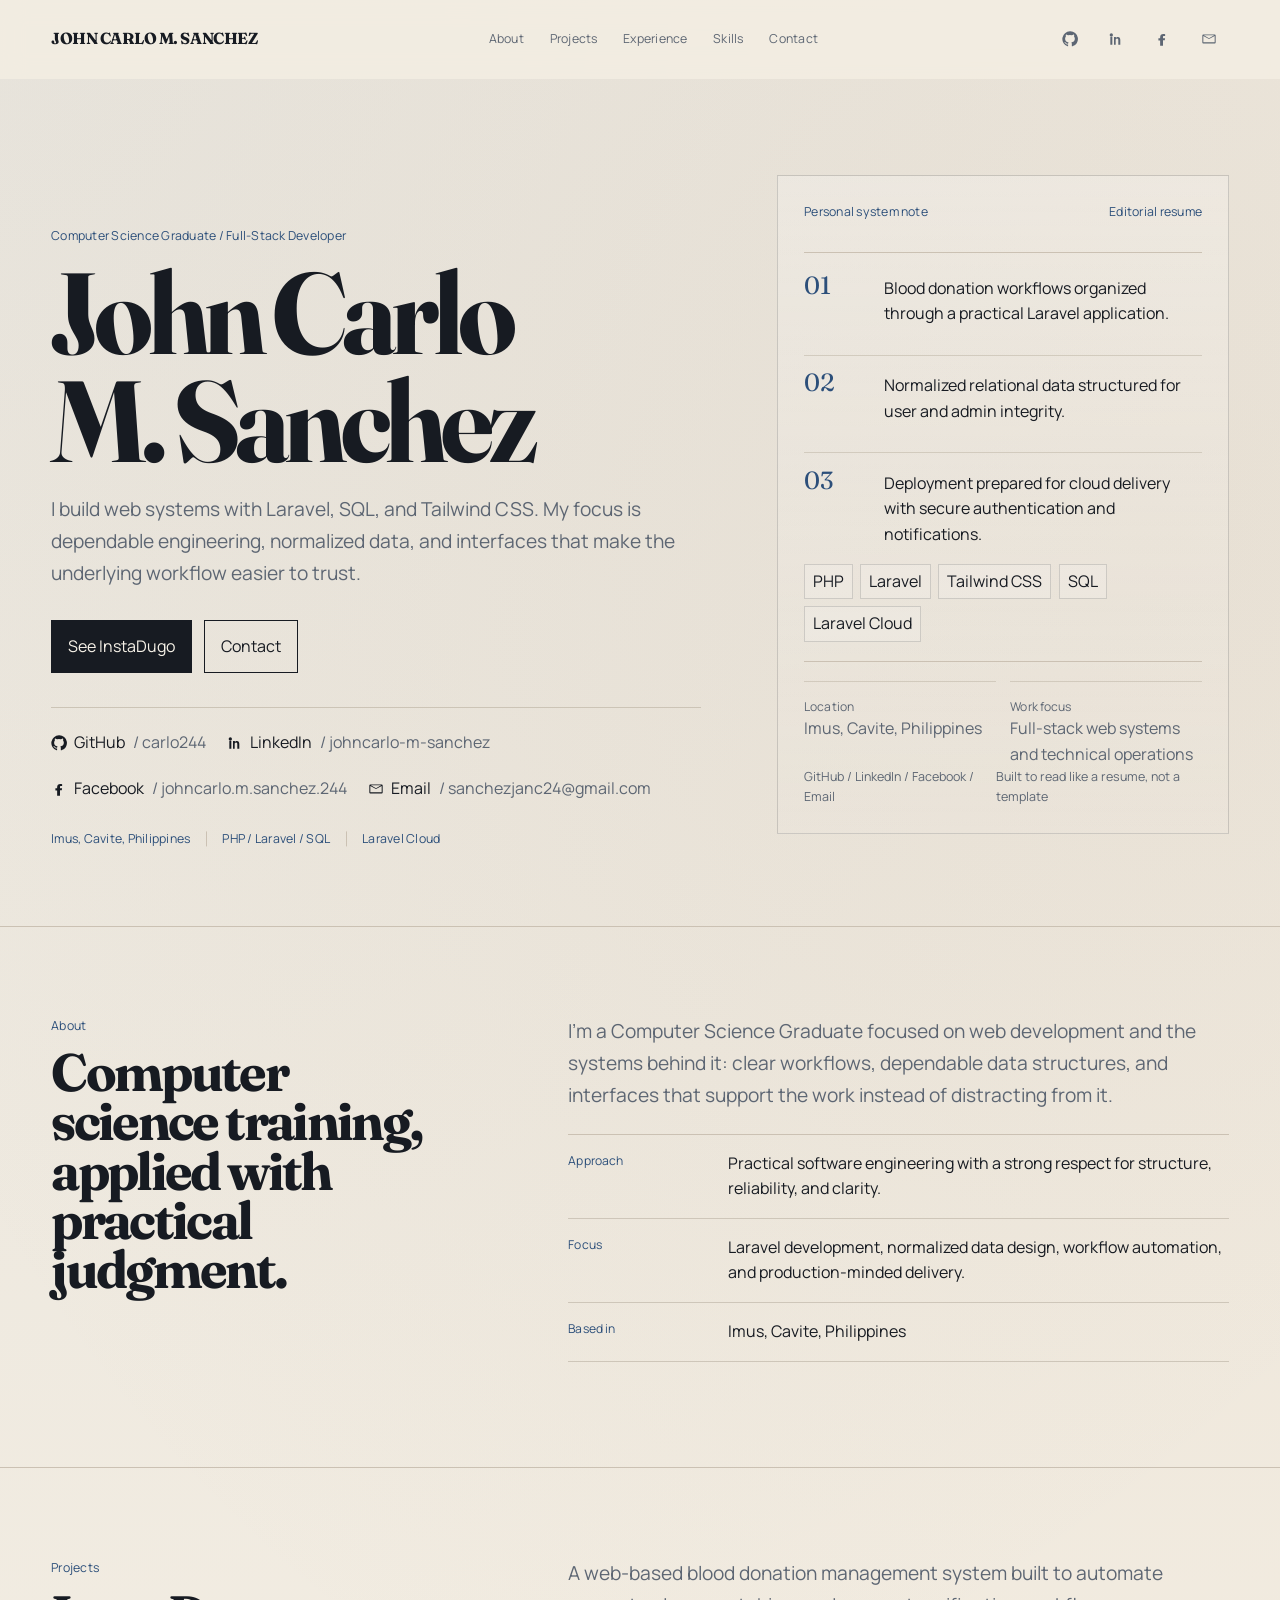
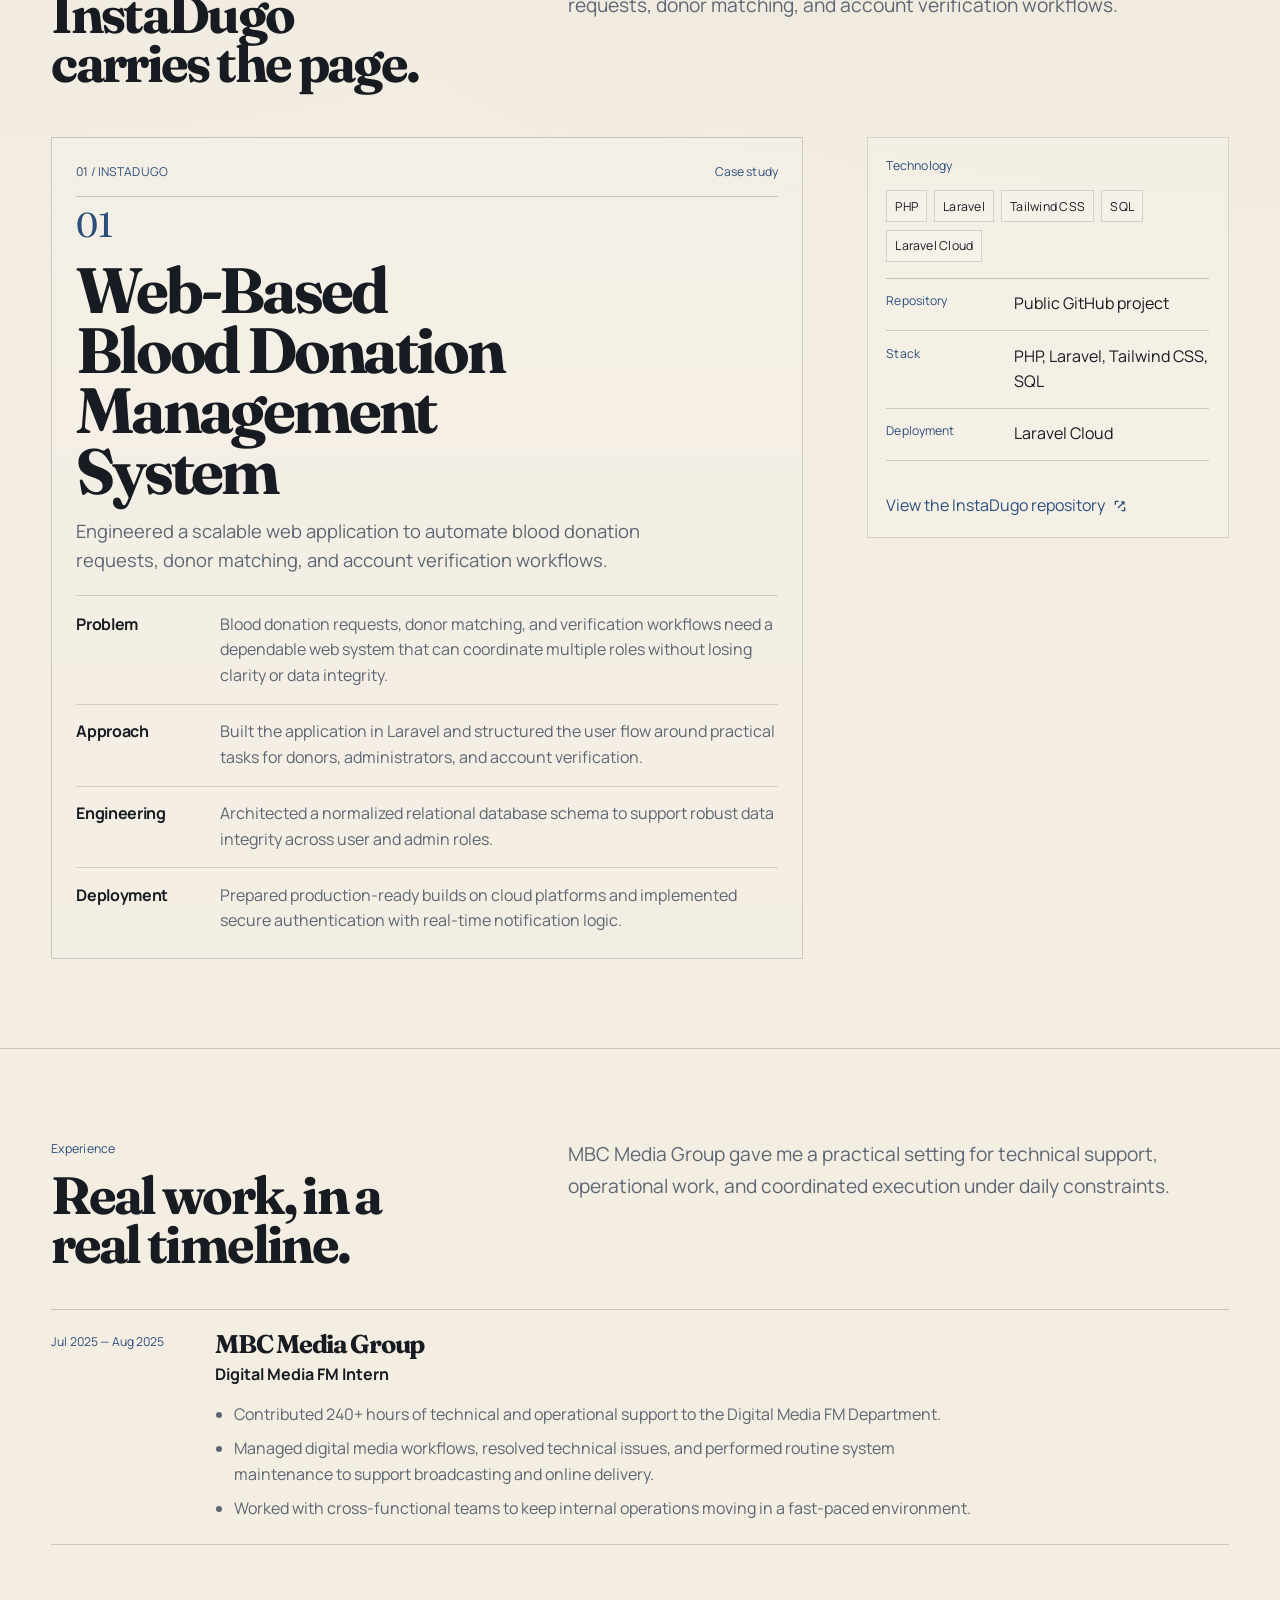
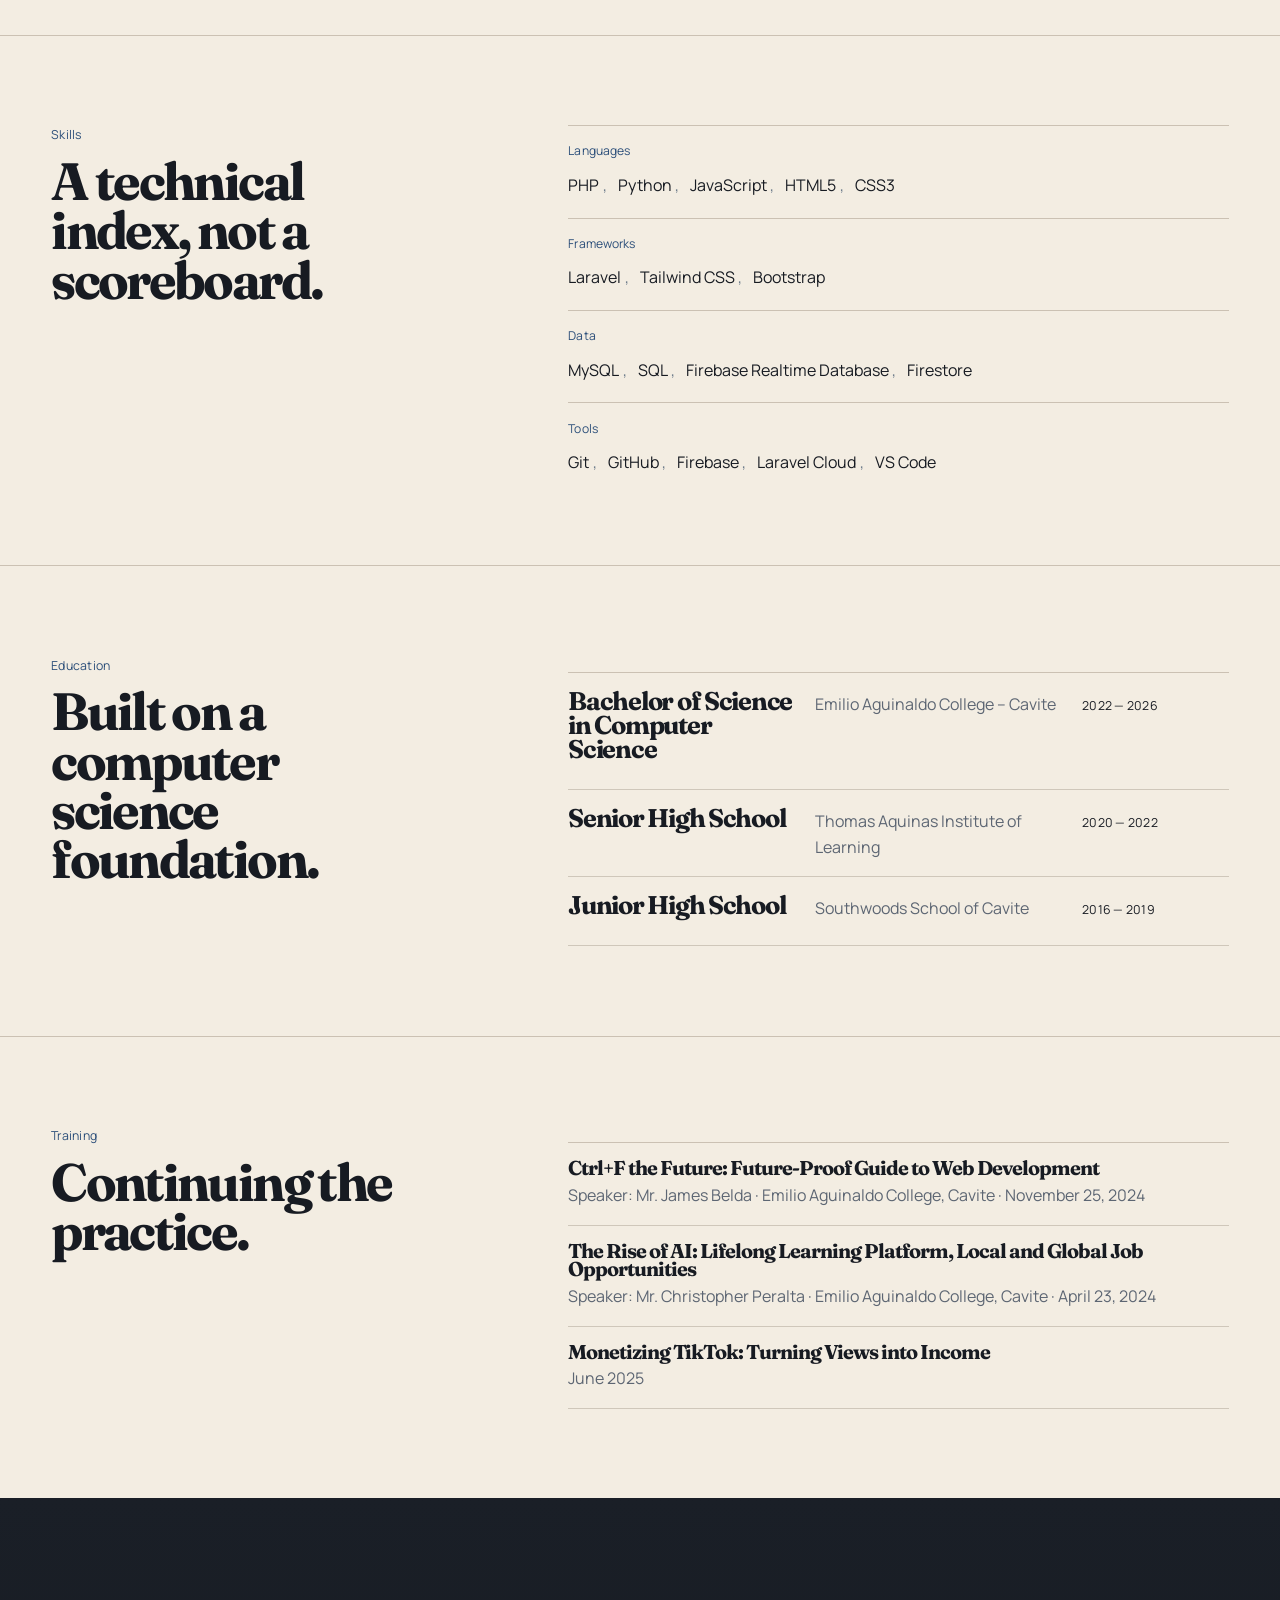
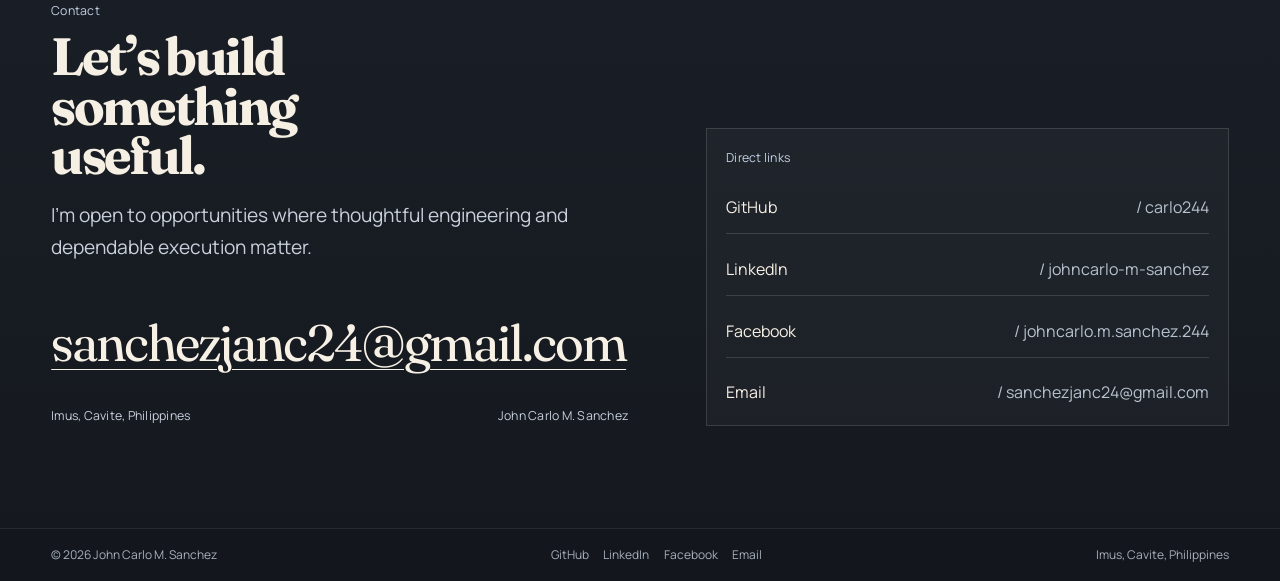
==== commit 43c55a12: "Update portfolio files" ====
--- a/me.html
+++ b/me.html
@@ -81,7 +81,7 @@
           <div class="hero-meta-row meta" aria-label="Location and technical focus">
             <span>Imus, Cavite, Philippines</span>
             <span>PHP / Laravel / SQL</span>
-            <span>Google Cloud / Laravel Cloud</span>
+            <span>Laravel Cloud</span>
           </div>
         </div>
 
@@ -110,7 +110,6 @@
               <span>Laravel</span>
               <span>Tailwind CSS</span>
               <span>SQL</span>
-              <span>Google Cloud</span>
               <span>Laravel Cloud</span>
             </div>
           </div>
@@ -205,7 +204,6 @@
               <span class="link-chip">Laravel</span>
               <span class="link-chip">Tailwind CSS</span>
               <span class="link-chip">SQL</span>
-              <span class="link-chip">Google Cloud</span>
               <span class="link-chip">Laravel Cloud</span>
             </div>
 
@@ -220,7 +218,7 @@
               </div>
               <div class="detail-item">
                 <dt>Deployment</dt>
-                <dd>Google Cloud and Laravel Cloud</dd>
+                <dd>Laravel Cloud</dd>
               </div>
             </dl>
 
